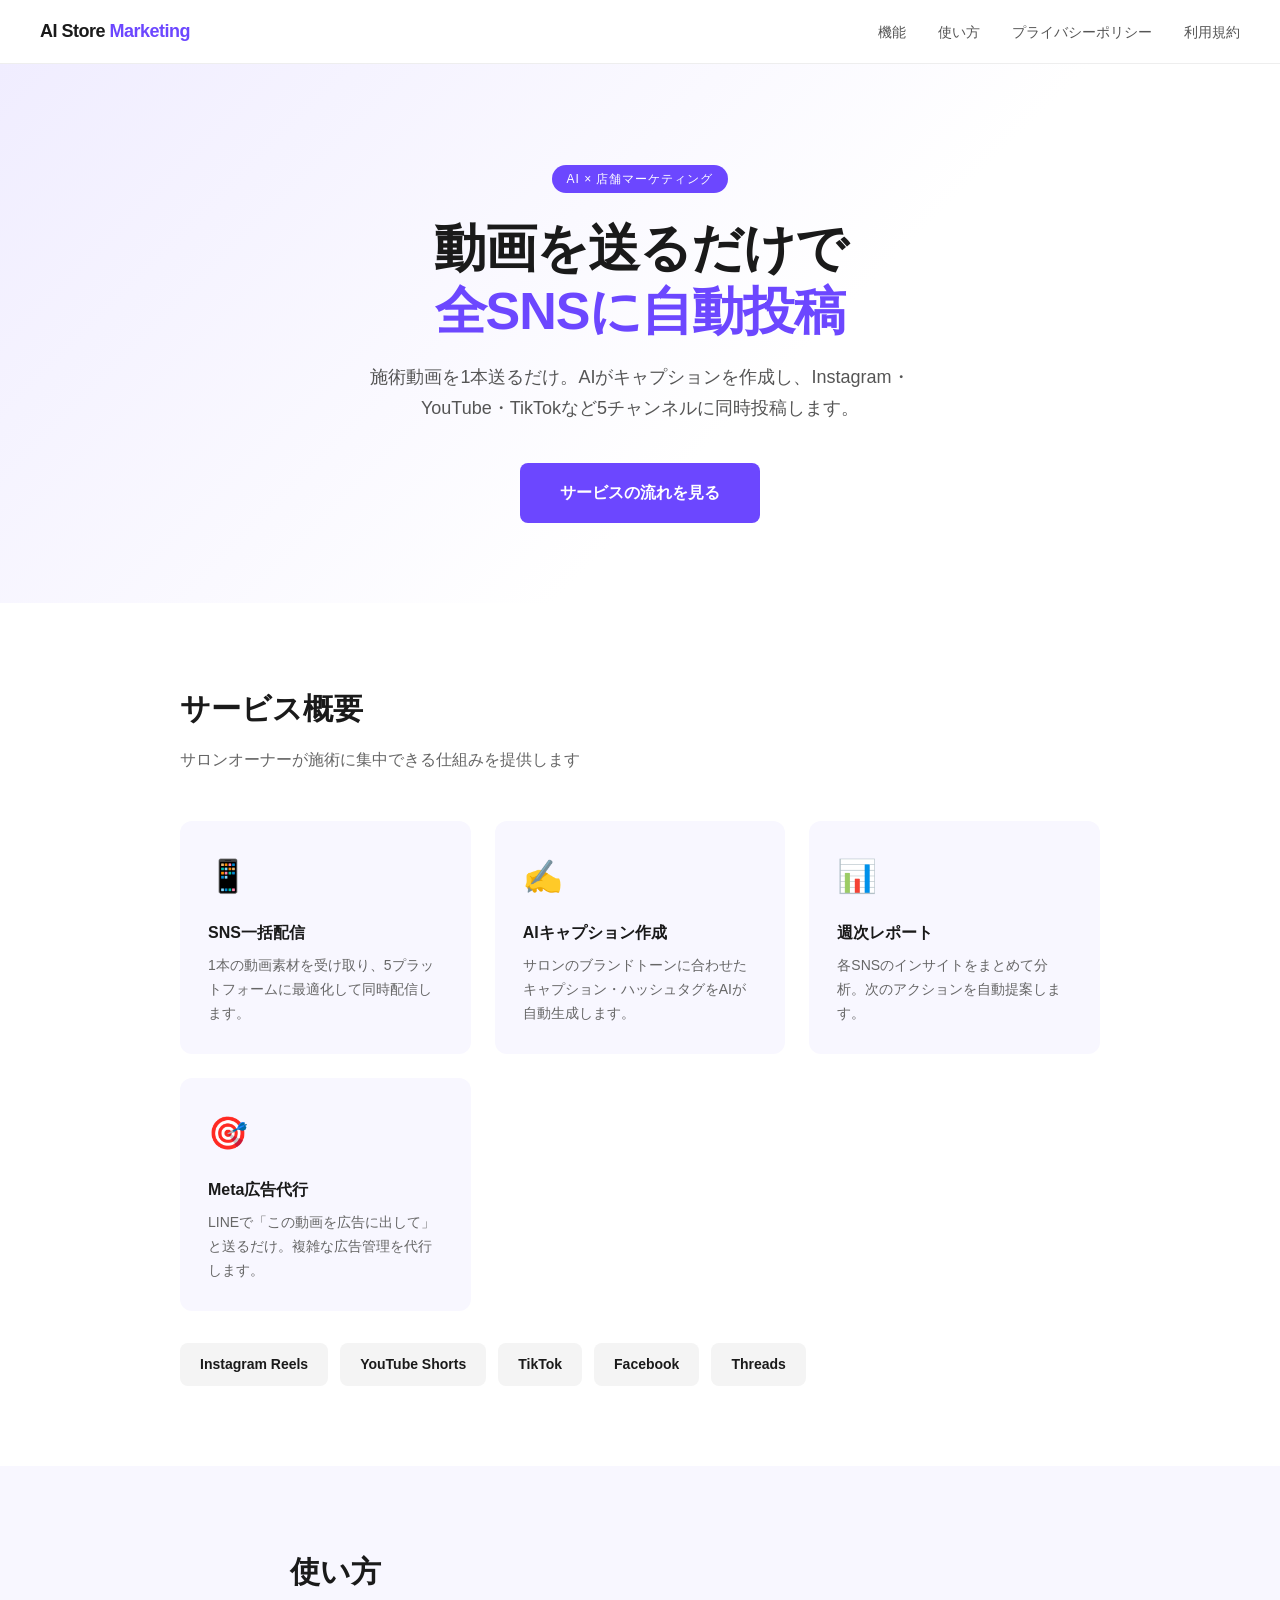
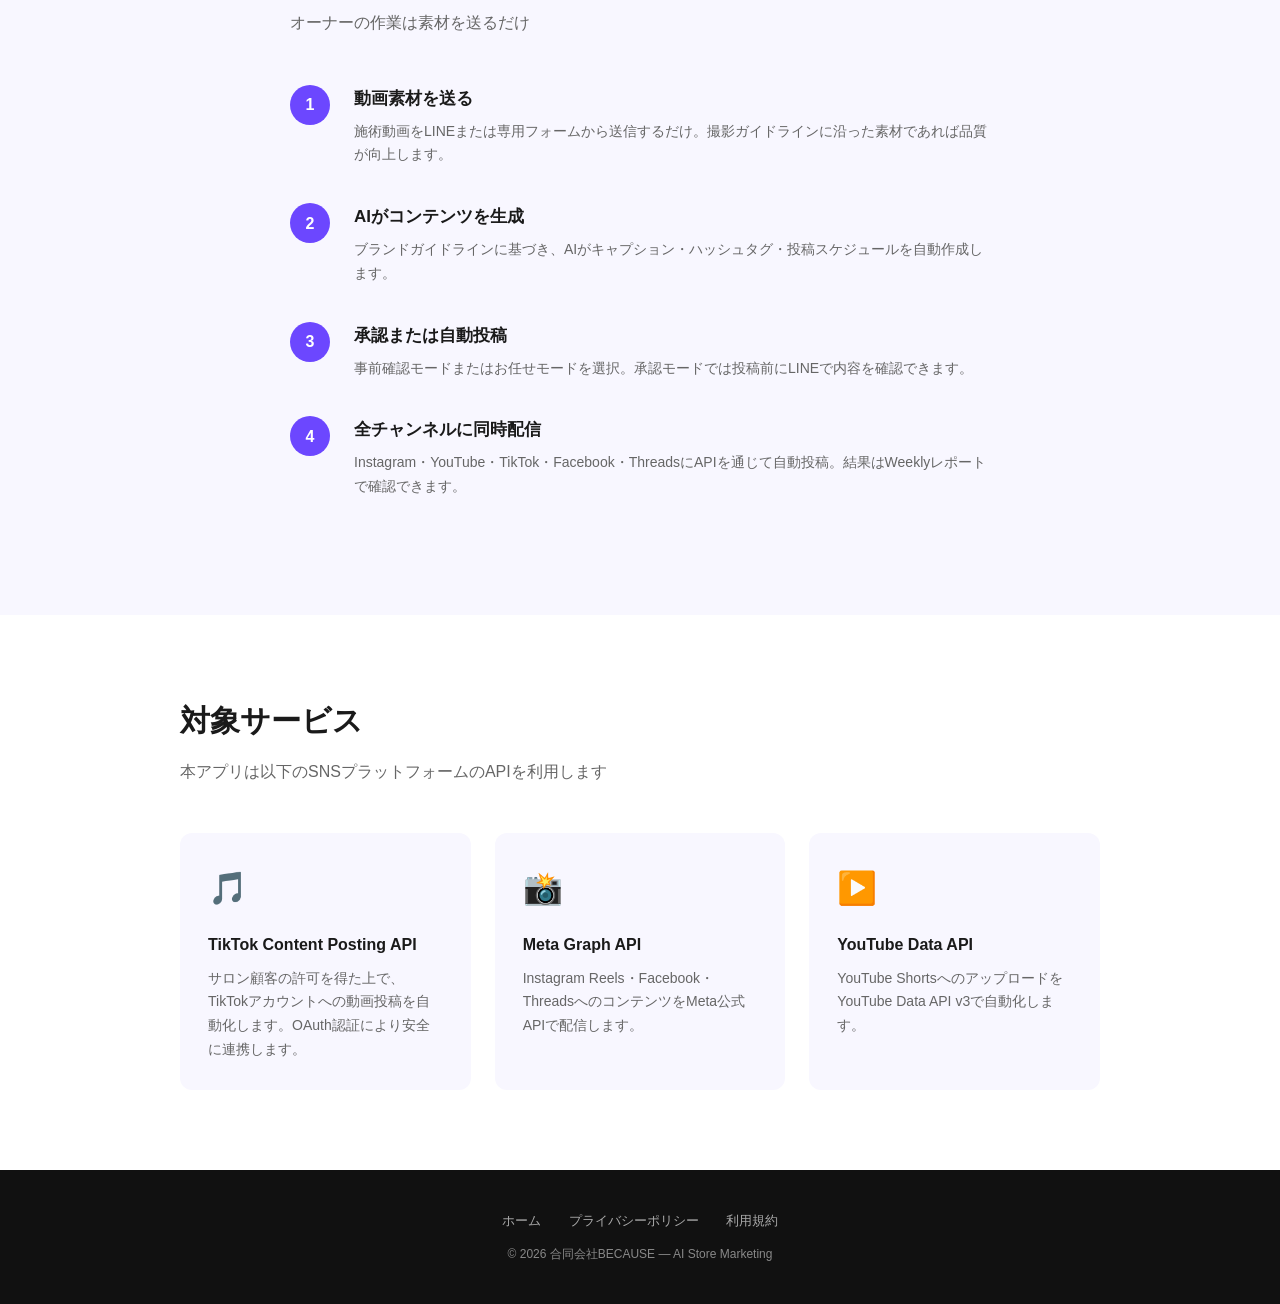
==== index.html @ c870898d "Initial: AI Store Marketing website for TikTok API review" ====
<!DOCTYPE html>
<html lang="ja">
<head>
  <meta charset="UTF-8">
  <meta name="viewport" content="width=device-width, initial-scale=1.0">
  <title>AI Store Marketing - サロン・店舗のSNS自動運用サービス</title>
  <meta name="description" content="動画を送るだけで、Instagram・YouTube・TikTokなど全SNSに自動投稿。個人サロン・店舗オーナーのマーケティングを一括代行します。">
  <link rel="stylesheet" href="style.css">
</head>
<body>

<nav>
  <a href="index.html" class="logo">AI Store <span>Marketing</span></a>
  <ul>
    <li><a href="#features">機能</a></li>
    <li><a href="#how">使い方</a></li>
    <li><a href="privacy.html">プライバシーポリシー</a></li>
    <li><a href="terms.html">利用規約</a></li>
  </ul>
</nav>

<div class="hero">
  <div class="badge">AI × 店舗マーケティング</div>
  <h1>動画を送るだけで<br><span>全SNSに自動投稿</span></h1>
  <p>施術動画を1本送るだけ。AIがキャプションを作成し、Instagram・YouTube・TikTokなど5チャンネルに同時投稿します。</p>
  <a href="#how" class="cta">サービスの流れを見る</a>
</div>

<section id="features">
  <h2>サービス概要</h2>
  <p class="subtitle">サロンオーナーが施術に集中できる仕組みを提供します</p>
  <div class="cards">
    <div class="card">
      <div class="icon">📱</div>
      <h3>SNS一括配信</h3>
      <p>1本の動画素材を受け取り、5プラットフォームに最適化して同時配信します。</p>
    </div>
    <div class="card">
      <div class="icon">✍️</div>
      <h3>AIキャプション作成</h3>
      <p>サロンのブランドトーンに合わせたキャプション・ハッシュタグをAIが自動生成します。</p>
    </div>
    <div class="card">
      <div class="icon">📊</div>
      <h3>週次レポート</h3>
      <p>各SNSのインサイトをまとめて分析。次のアクションを自動提案します。</p>
    </div>
    <div class="card">
      <div class="icon">🎯</div>
      <h3>Meta広告代行</h3>
      <p>LINEで「この動画を広告に出して」と送るだけ。複雑な広告管理を代行します。</p>
    </div>
  </div>
  <div class="channels">
    <div class="channel">Instagram Reels</div>
    <div class="channel">YouTube Shorts</div>
    <div class="channel">TikTok</div>
    <div class="channel">Facebook</div>
    <div class="channel">Threads</div>
  </div>
</section>

<section id="how" style="background:#f8f7ff; max-width:100%; padding:80px 40px;">
  <div style="max-width:700px; margin:0 auto;">
    <h2>使い方</h2>
    <p class="subtitle">オーナーの作業は素材を送るだけ</p>
    <div class="steps">
      <div class="step">
        <div>
          <h3>動画素材を送る</h3>
          <p>施術動画をLINEまたは専用フォームから送信するだけ。撮影ガイドラインに沿った素材であれば品質が向上します。</p>
        </div>
      </div>
      <div class="step">
        <div>
          <h3>AIがコンテンツを生成</h3>
          <p>ブランドガイドラインに基づき、AIがキャプション・ハッシュタグ・投稿スケジュールを自動作成します。</p>
        </div>
      </div>
      <div class="step">
        <div>
          <h3>承認または自動投稿</h3>
          <p>事前確認モードまたはお任せモードを選択。承認モードでは投稿前にLINEで内容を確認できます。</p>
        </div>
      </div>
      <div class="step">
        <div>
          <h3>全チャンネルに同時配信</h3>
          <p>Instagram・YouTube・TikTok・Facebook・ThreadsにAPIを通じて自動投稿。結果はWeeklyレポートで確認できます。</p>
        </div>
      </div>
    </div>
  </div>
</section>

<section>
  <h2>対象サービス</h2>
  <p class="subtitle">本アプリは以下のSNSプラットフォームのAPIを利用します</p>
  <div class="cards">
    <div class="card">
      <div class="icon">🎵</div>
      <h3>TikTok Content Posting API</h3>
      <p>サロン顧客の許可を得た上で、TikTokアカウントへの動画投稿を自動化します。OAuth認証により安全に連携します。</p>
    </div>
    <div class="card">
      <div class="icon">📸</div>
      <h3>Meta Graph API</h3>
      <p>Instagram Reels・Facebook・ThreadsへのコンテンツをMeta公式APIで配信します。</p>
    </div>
    <div class="card">
      <div class="icon">▶️</div>
      <h3>YouTube Data API</h3>
      <p>YouTube ShortsへのアップロードをYouTube Data API v3で自動化します。</p>
    </div>
  </div>
</section>

<footer>
  <div>
    <a href="index.html">ホーム</a>
    <a href="privacy.html">プライバシーポリシー</a>
    <a href="terms.html">利用規約</a>
  </div>
  <div class="company">© 2026 合同会社BECAUSE — AI Store Marketing</div>
</footer>

</body>
</html>
---- style.css ----
* { margin: 0; padding: 0; box-sizing: border-box; }
body { font-family: 'Helvetica Neue', Arial, 'Hiragino Sans', sans-serif; color: #1a1a1a; line-height: 1.7; }

/* Nav */
nav { background: #fff; border-bottom: 1px solid #eee; padding: 0 40px; display: flex; align-items: center; justify-content: space-between; height: 64px; position: sticky; top: 0; z-index: 100; }
nav .logo { font-size: 18px; font-weight: 700; color: #1a1a1a; text-decoration: none; letter-spacing: -0.5px; }
nav .logo span { color: #6c47ff; }
nav ul { list-style: none; display: flex; gap: 32px; }
nav ul a { text-decoration: none; color: #555; font-size: 14px; transition: color 0.2s; }
nav ul a:hover { color: #6c47ff; }

/* Hero */
.hero { background: linear-gradient(135deg, #f0edff 0%, #fff 60%); padding: 100px 40px 80px; text-align: center; }
.hero .badge { display: inline-block; background: #6c47ff; color: #fff; font-size: 12px; padding: 4px 14px; border-radius: 20px; margin-bottom: 24px; letter-spacing: 1px; }
.hero h1 { font-size: clamp(28px, 5vw, 52px); font-weight: 800; line-height: 1.2; margin-bottom: 20px; letter-spacing: -1px; }
.hero h1 span { color: #6c47ff; }
.hero p { font-size: 18px; color: #555; max-width: 560px; margin: 0 auto 40px; }
.hero .cta { display: inline-block; background: #6c47ff; color: #fff; padding: 16px 40px; border-radius: 8px; text-decoration: none; font-weight: 700; font-size: 16px; transition: background 0.2s; }
.hero .cta:hover { background: #5535e8; }

/* Section */
section { padding: 80px 40px; max-width: 1000px; margin: 0 auto; }
section h2 { font-size: 30px; font-weight: 800; margin-bottom: 12px; }
section .subtitle { color: #666; margin-bottom: 48px; font-size: 16px; }

/* Cards */
.cards { display: grid; grid-template-columns: repeat(auto-fit, minmax(220px, 1fr)); gap: 24px; }
.card { background: #f8f7ff; border-radius: 12px; padding: 28px; }
.card .icon { font-size: 32px; margin-bottom: 16px; }
.card h3 { font-size: 16px; font-weight: 700; margin-bottom: 8px; }
.card p { font-size: 14px; color: #666; }

/* Channels */
.channels { display: flex; flex-wrap: wrap; gap: 12px; margin-top: 32px; }
.channel { background: #f4f4f4; border-radius: 8px; padding: 10px 20px; font-size: 14px; font-weight: 600; }

/* How */
.steps { counter-reset: step; }
.step { display: flex; gap: 24px; margin-bottom: 36px; align-items: flex-start; }
.step::before { counter-increment: step; content: counter(step); min-width: 40px; height: 40px; background: #6c47ff; color: #fff; border-radius: 50%; display: flex; align-items: center; justify-content: center; font-weight: 800; font-size: 16px; }
.step h3 { font-size: 17px; font-weight: 700; margin-bottom: 6px; }
.step p { font-size: 14px; color: #666; }

/* Footer */
footer { background: #111; color: #888; text-align: center; padding: 40px; font-size: 13px; }
footer a { color: #aaa; text-decoration: none; margin: 0 12px; }
footer a:hover { color: #fff; }
footer .company { margin-top: 12px; font-size: 12px; }

/* Page (privacy/terms) */
.page-hero { background: #f8f7ff; padding: 60px 40px 40px; text-align: center; }
.page-hero h1 { font-size: 32px; font-weight: 800; }
.page-hero p { color: #666; margin-top: 8px; }
.page-content { max-width: 760px; margin: 0 auto; padding: 60px 40px; }
.page-content h2 { font-size: 20px; font-weight: 700; margin: 40px 0 12px; color: #333; }
.page-content h3 { font-size: 16px; font-weight: 700; margin: 24px 0 8px; }
.page-content p, .page-content li { font-size: 15px; color: #444; margin-bottom: 10px; }
.page-content ul { padding-left: 20px; }
.page-content .last-updated { color: #999; font-size: 13px; margin-bottom: 32px; border-bottom: 1px solid #eee; padding-bottom: 16px; }

@media (max-width: 600px) {
  nav { padding: 0 20px; }
  .hero { padding: 60px 20px 50px; }
  section { padding: 60px 20px; }
}
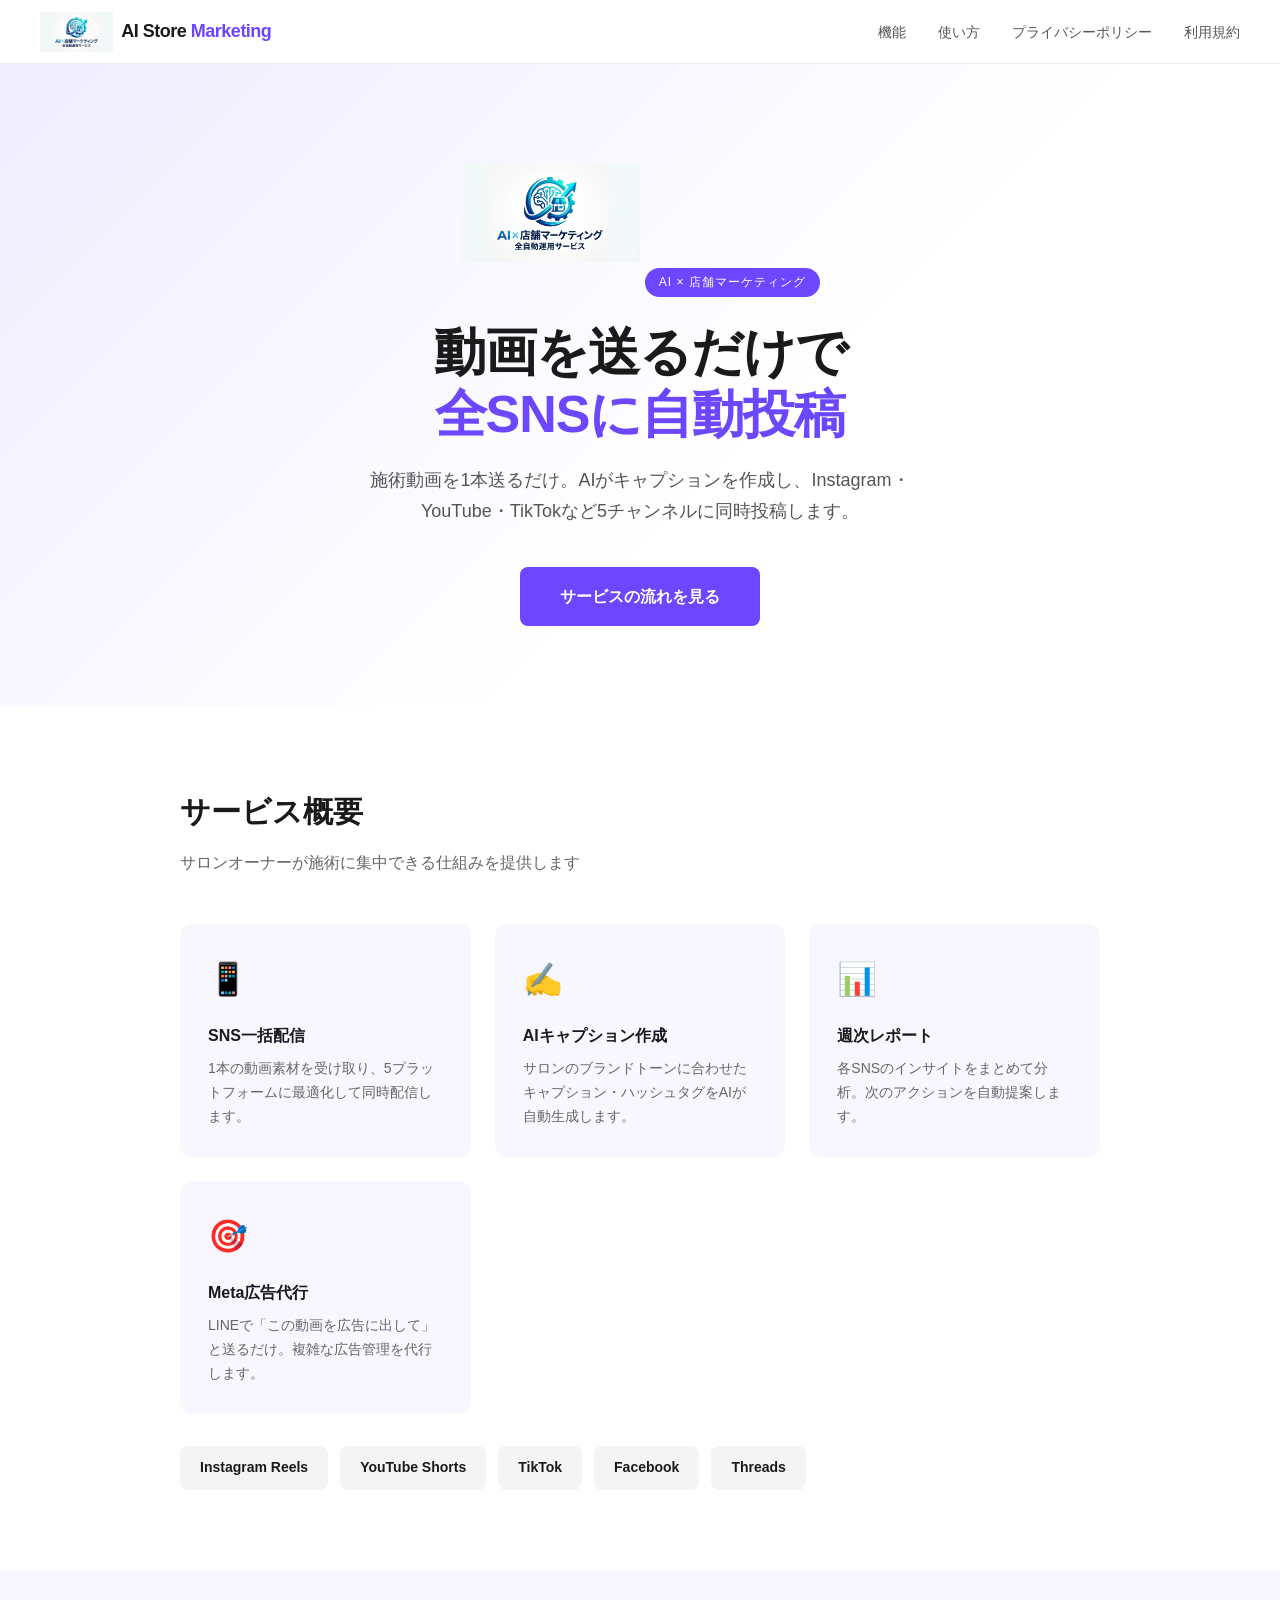
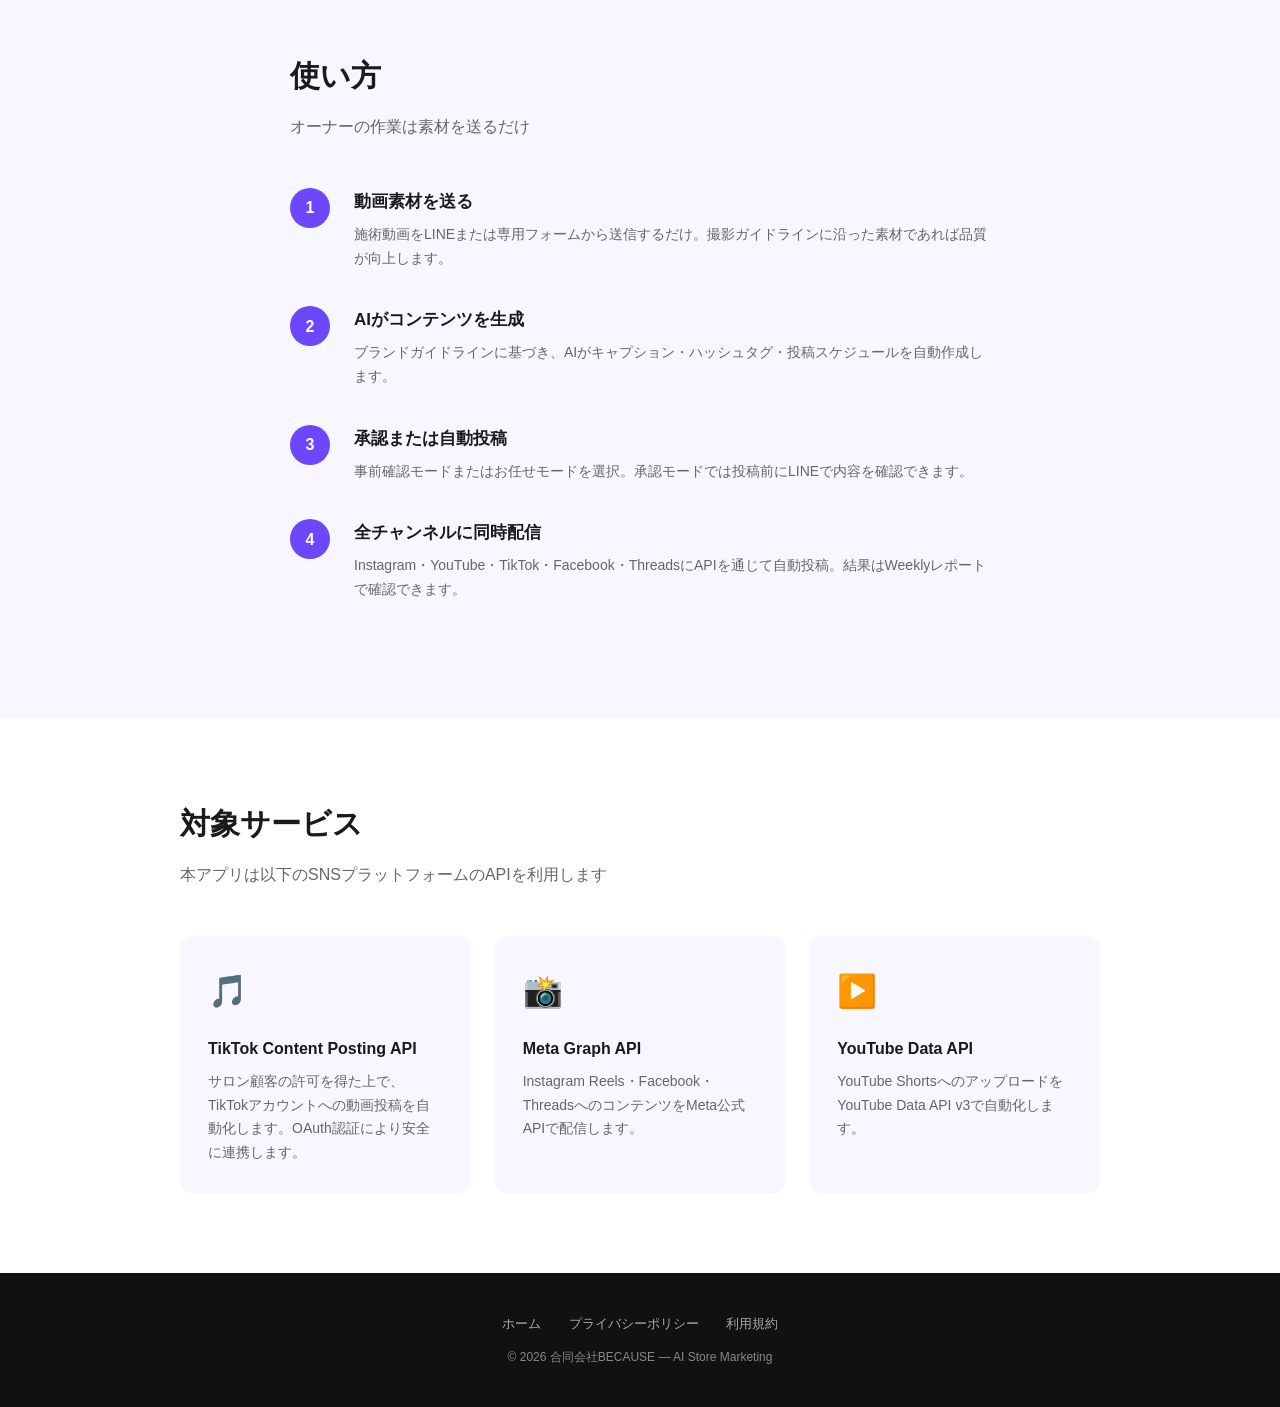
==== commit fda92d40: "Add logo and update index" ====
--- a/index.html
+++ b/index.html
@@ -10,7 +10,7 @@
 <body>
 
 <nav>
-  <a href="index.html" class="logo">AI Store <span>Marketing</span></a>
+  <a href="index.html" class="logo"><img src="logo.png" alt="AI Store Marketing" style="height:40px;vertical-align:middle;margin-right:8px;">AI Store <span>Marketing</span></a>
   <ul>
     <li><a href="#features">機能</a></li>
     <li><a href="#how">使い方</a></li>
@@ -20,6 +20,7 @@
 </nav>
 
 <div class="hero">
+  <img src="logo.png" alt="AI Store Marketing Logo" style="width:180px;margin-bottom:24px;">
   <div class="badge">AI × 店舗マーケティング</div>
   <h1>動画を送るだけで<br><span>全SNSに自動投稿</span></h1>
   <p>施術動画を1本送るだけ。AIがキャプションを作成し、Instagram・YouTube・TikTokなど5チャンネルに同時投稿します。</p>
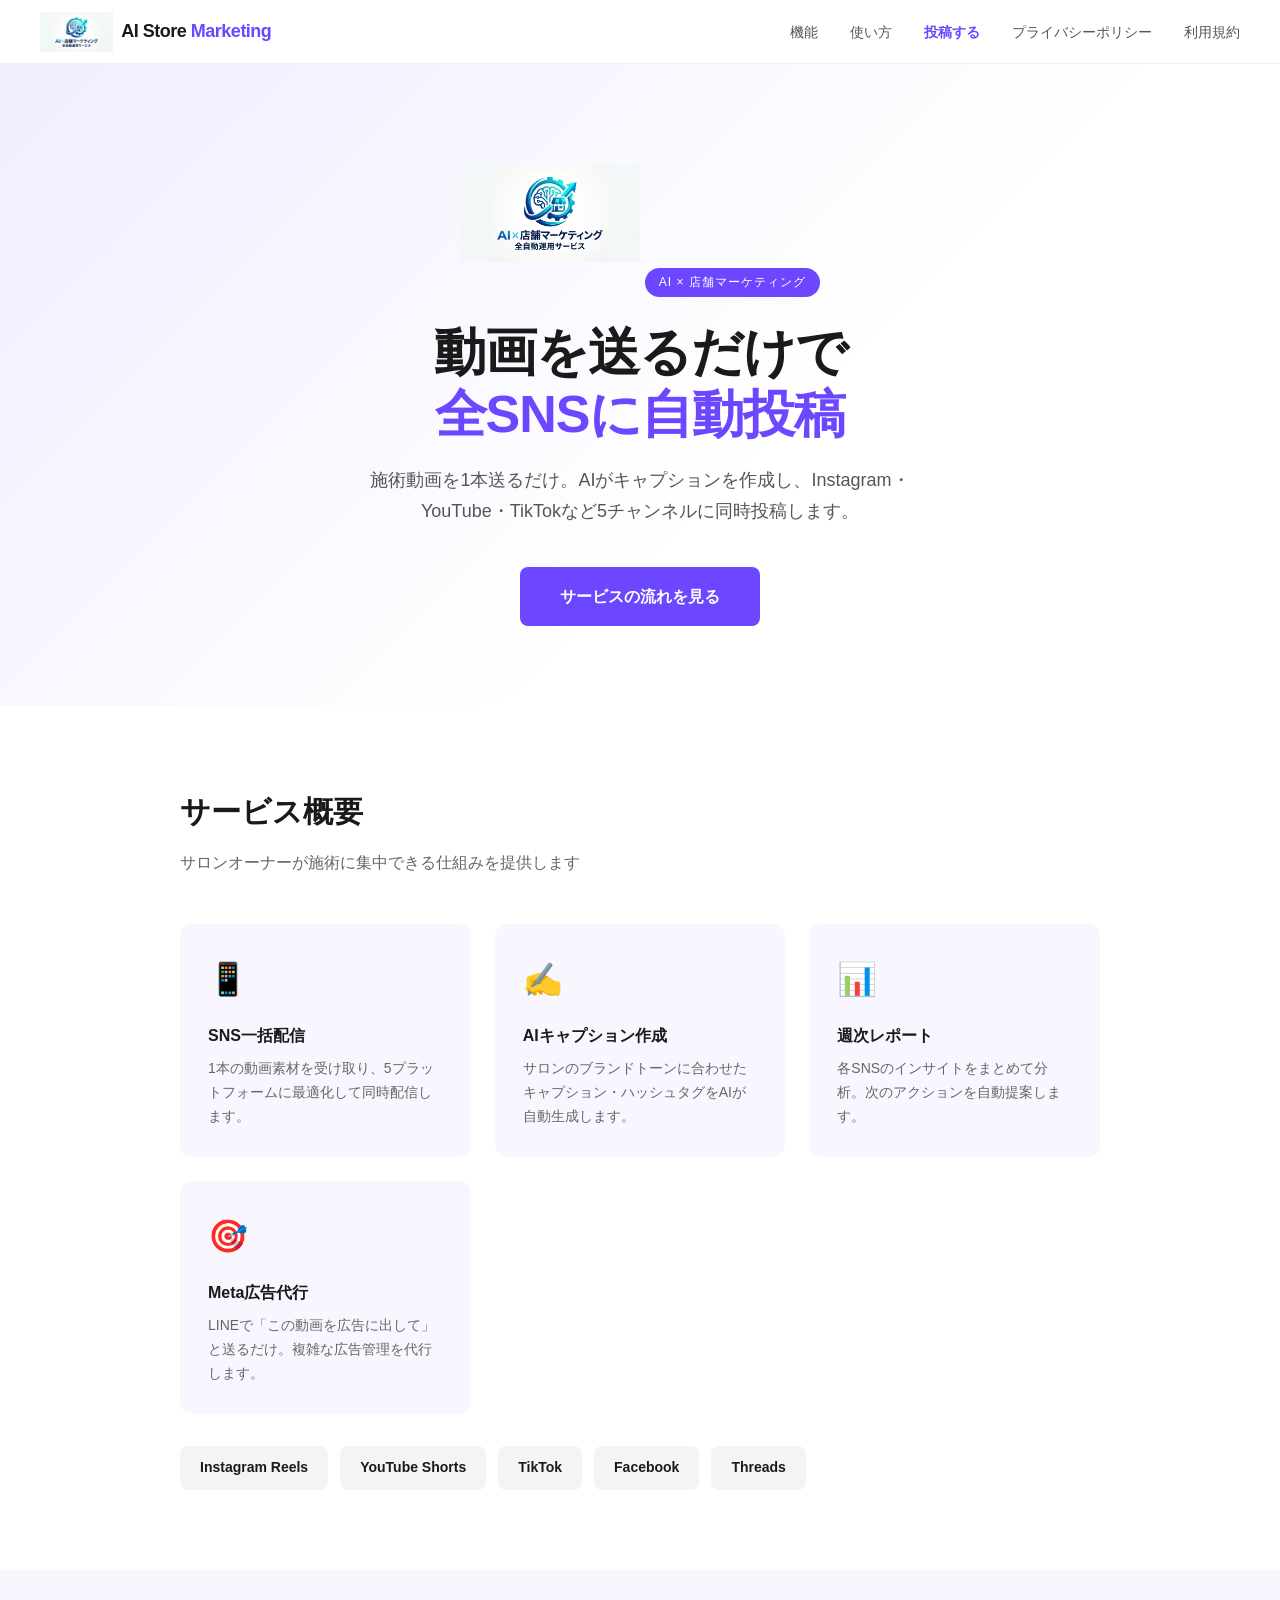
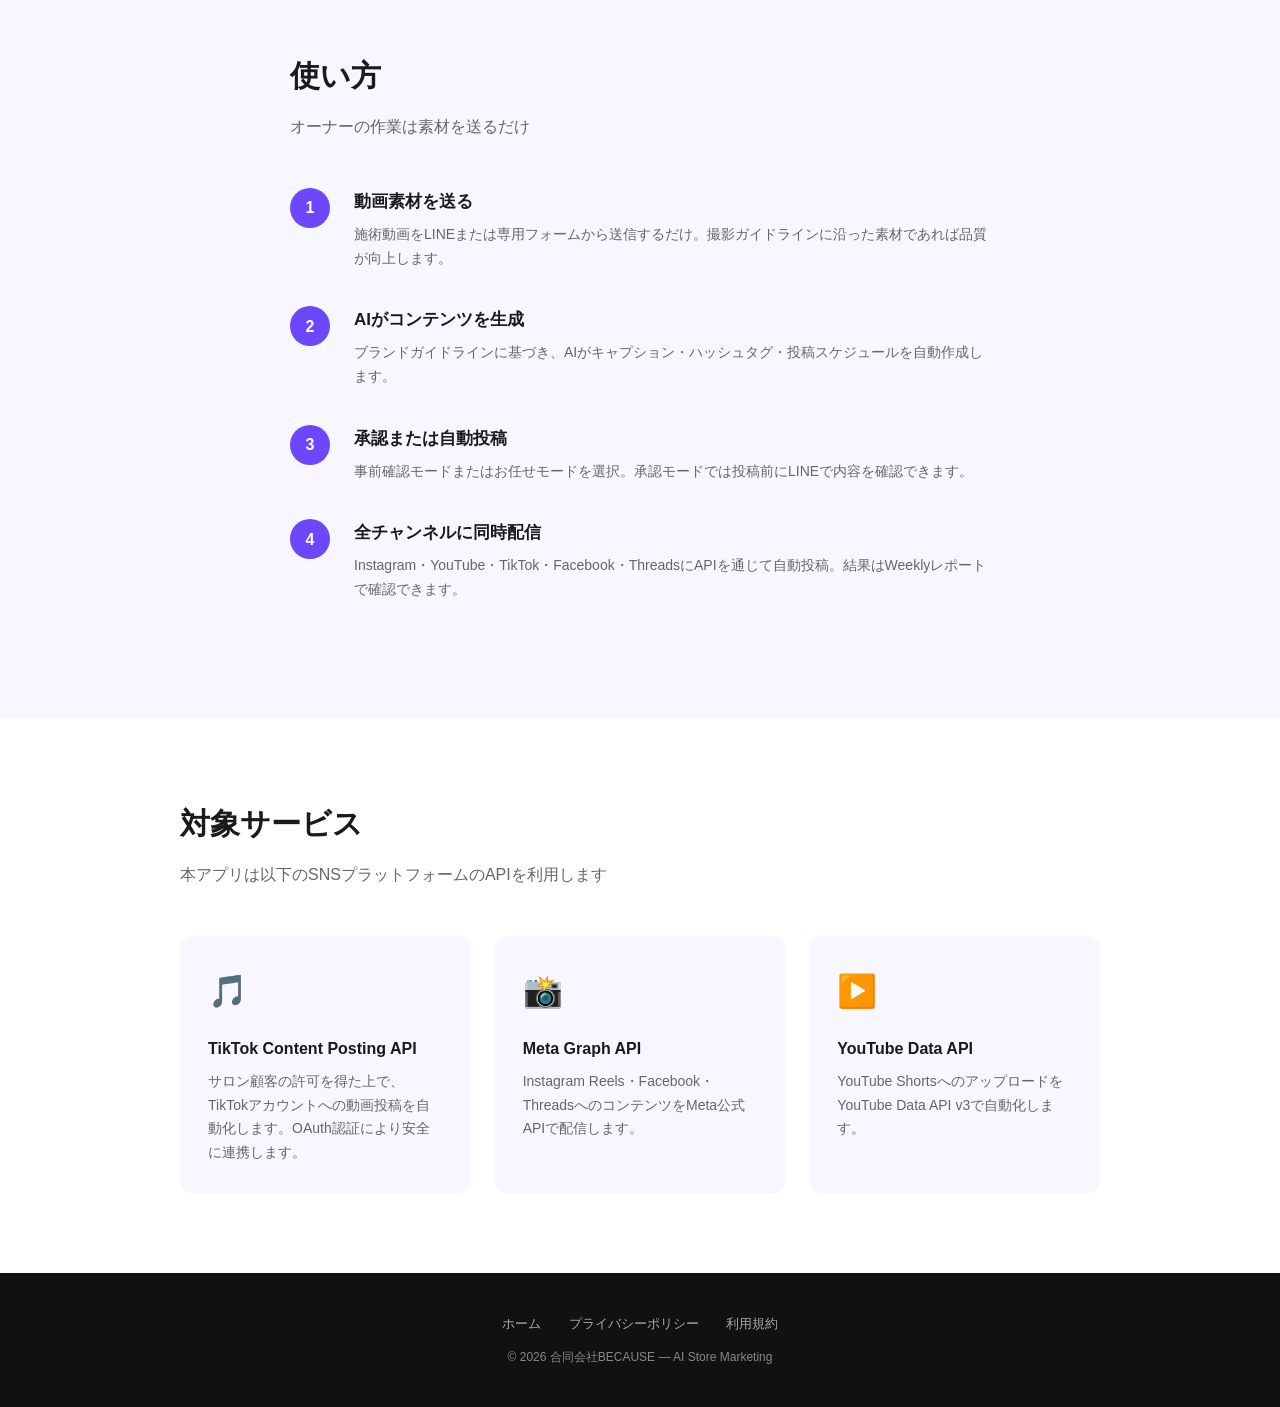
==== commit 0c5643e3: "Add app link to navigation Co-Authored-By: Claude Opus 4.6 <noreply@anthropic.com>" ====
--- a/index.html
+++ b/index.html
@@ -14,6 +14,7 @@
   <ul>
     <li><a href="#features">機能</a></li>
     <li><a href="#how">使い方</a></li>
+    <li><a href="app.html" style="color:#6c47ff;font-weight:700;">投稿する</a></li>
     <li><a href="privacy.html">プライバシーポリシー</a></li>
     <li><a href="terms.html">利用規約</a></li>
   </ul>
